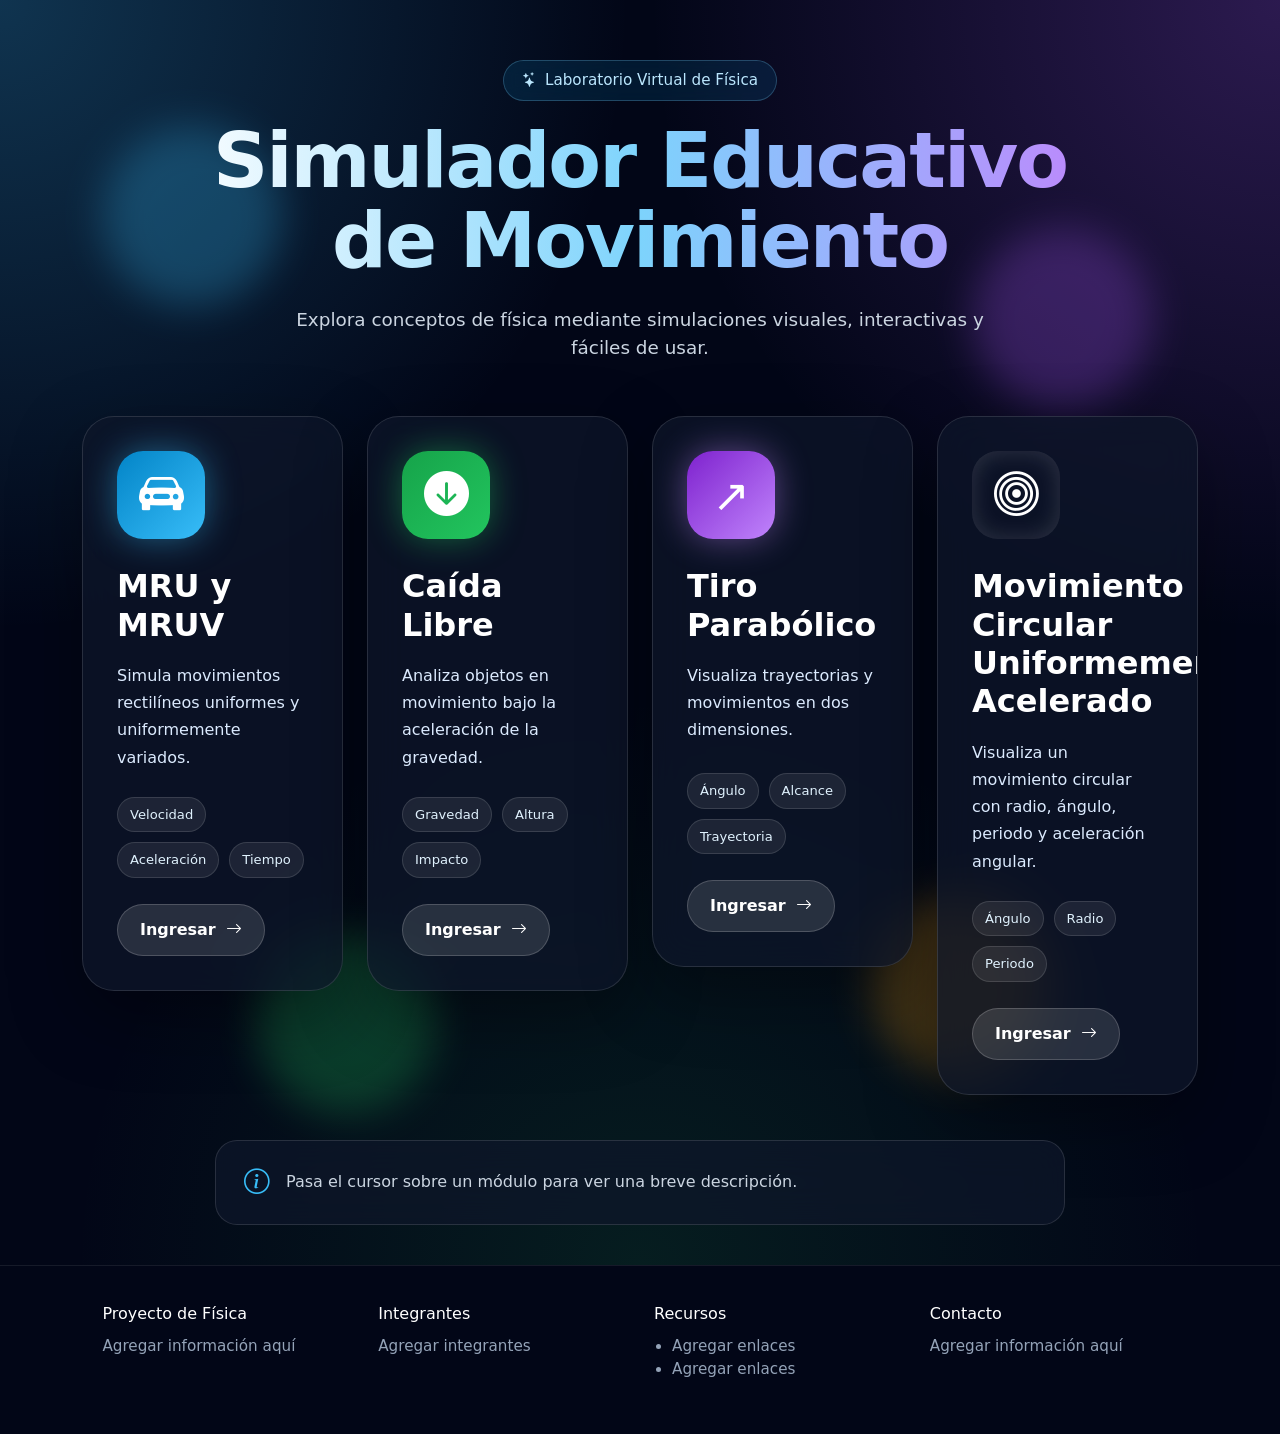
==== Index.html @ 29c40578 "Rename IndexMenu.html to Index.html" ====
<!DOCTYPE html>
<html lang="es">
<head>
    <meta charset="UTF-8">
    <meta name="viewport" content="width=device-width, initial-scale=1.0">
    <title>Simulador Educativo de Física</title>

    <!-- Bootstrap 5 -->
    <link href="https://cdn.jsdelivr.net/npm/bootstrap@5.3.3/dist/css/bootstrap.min.css" rel="stylesheet">
    
    <!-- Bootstrap Icons -->
    <link href="https://cdn.jsdelivr.net/npm/bootstrap-icons@1.11.3/font/bootstrap-icons.css" rel="stylesheet">
    
    <!-- CSS personalizado -->
    <link rel="stylesheet" href="EstiloMenu.css">
</head>
<body>

    <!-- Inicio del menú principal -->
    <main class="menu-principal">

        <!-- Fondo decorativo -->
        <div class="fondo-animado">
            <span></span>
            <span></span>
            <span></span>
            <span></span>
        </div>

        <!-- Header principal -->
        <header class="container text-center encabezado-menu">
            <p class="etiqueta-superior">
                <i class="bi bi-stars"></i>
                Laboratorio Virtual de Física
            </p>

            <h1>Simulador Educativo de Movimiento</h1>

            <p class="subtitulo">
                Explora conceptos de física mediante simulaciones visuales, interactivas y fáciles de usar.
            </p>
        </header>

        <!-- Contenedor de cards -->
        <section class="container contenedor-cards">

            <div class="row g-4 justify-content-center">

                <!-- Inicio Card 1 -->
                <article class="col-12 col-md-6 col-lg-3">
                    <div class="card-simulador card-mru" data-modulo="MRU y MRUV">
                        <div class="icono-card">
                            <i class="bi bi-car-front-fill"></i>
                        </div>

                        <h2>MRU y MRUV</h2>

                        <p>
                            Simula movimientos rectilíneos uniformes y uniformemente variados.
                        </p>

                        <div class="datos-card">
                            <span>Velocidad</span>
                            <span>Aceleración</span>
                            <span>Tiempo</span>
                        </div>

                        <a href="IndexMruMruv.html" class="btn-ingresar">
                            Ingresar
                            <i class="bi bi-arrow-right"></i>
                        </a>
                    </div>
                </article>
                <!-- Fin Card 1 -->

                <!-- Inicio Card 2 -->
               <article class="col-12 col-md-6 col-lg-3">
                    <div class="card-simulador card-caida" data-modulo="Caída Libre">
                        <div class="icono-card">
                            <i class="bi bi-arrow-down-circle-fill"></i>
                        </div>

                        <h2>Caída Libre</h2>

                        <p>
                            Analiza objetos en movimiento bajo la aceleración de la gravedad.
                        </p>

                        <div class="datos-card">
                            <span>Gravedad</span>
                            <span>Altura</span>
                            <span>Impacto</span>
                        </div>

                        <a href="IndexCaidaLibre.html" class="btn-ingresar">
                            Ingresar
                            <i class="bi bi-arrow-right"></i>
                        </a>
                    </div>
                </article>
                <!-- Fin Card 2 -->

                <!-- Inicio Card 3 -->
               <article class="col-12 col-md-6 col-lg-3">
                    <div class="card-simulador card-tiro" data-modulo="Tiro Parabólico">
                      <div class="icono-card icono-emoji">
    <span>↗️</span>
</div>

                        <h2>Tiro Parabólico</h2>

                        <p>
                            Visualiza trayectorias y movimientos en dos dimensiones.
                        </p>

                        <div class="datos-card">
                            <span>Ángulo</span>
                            <span>Alcance</span>
                            <span>Trayectoria</span>
                        </div>

                        <a href="IndexTiroParabolico.html" class="btn-ingresar">
                            Ingresar
                            <i class="bi bi-arrow-right"></i>
                        </a>
                    </div>
                </article>
                <!-- Fin Card 3 -->



<!-- Inicio Card 4 -->
<article class="col-12 col-md-6 col-lg-3">
    <div class="card-simulador card-mcuv" data-modulo="MCUV">
        <div class="icono-card">
            <i class="bi bi-bullseye"></i>
        </div>

        <h2>Movimiento Circular Uniformemente Acelerado</h2>

        <p>
            Visualiza un movimiento circular con radio, ángulo, periodo y aceleración angular.
        </p>

        <div class="datos-card">
            <span>Ángulo</span>
            <span>Radio</span>
            <span>Periodo</span>
        </div>

        <a href="IndexMcuv.html" class="btn-ingresar">
            Ingresar
            <i class="bi bi-arrow-right"></i>
        </a>
    </div>
</article>
<!-- Fin Card 4 -->









            </div>

        </section>

        <!-- Panel informativo dinámico -->
        <section class="container panel-info">
            <div class="info-activa">
                <i class="bi bi-info-circle"></i>
                <p id="textoModulo">
                    Pasa el cursor sobre un módulo para ver una breve descripción.
                </p>
            </div>
        </section>

    </main>
    <!-- Fin del menú principal -->

    <!-- Inicio del footer -->
    <footer class="footer-menu">
        <section>
            <h3>Proyecto de Física</h3>
            <p>Agregar información aquí</p>
        </section>

        <section>
            <h3>Integrantes</h3>
            <p>Agregar integrantes</p>
        </section>

        <section>
            <h3>Recursos</h3>
            <ul>
                <li><a href="#">Agregar enlaces</a></li>
                <li><a href="#">Agregar enlaces</a></li>
            </ul>
        </section>

        <section>
            <h3>Contacto</h3>
            <p>Agregar información aquí</p>
        </section>
    </footer>
    <!-- Fin del footer -->

    <!-- Bootstrap JS -->
    <script src="https://cdn.jsdelivr.net/npm/bootstrap@5.3.3/dist/js/bootstrap.bundle.min.js"></script>

    <!-- JS personalizado -->
    <script src="LogicaMenu.js"></script>
</body>
</html>
---- EstiloMenu.css ----
* {
    margin: 0;
    padding: 0;
    box-sizing: border-box;
}

body {
    font-family: system-ui, -apple-system, BlinkMacSystemFont, "Segoe UI", sans-serif;
    background: #020617;
    color: #ffffff;
    overflow-x: hidden;
}

/* Fondo general */
.menu-principal {
    min-height: 100vh;
    position: relative;
    padding: 60px 0 40px;
    background:
        radial-gradient(circle at top left, rgba(56, 189, 248, 0.25), transparent 35%),
        radial-gradient(circle at top right, rgba(168, 85, 247, 0.25), transparent 35%),
        radial-gradient(circle at bottom, rgba(34, 197, 94, 0.12), transparent 40%),
        #020617;
    overflow: hidden;
}

/* Fondo animado */
.fondo-animado {
    position: absolute;
    inset: 0;
    pointer-events: none;
    overflow: hidden;
}

.fondo-animado span {
    position: absolute;
    width: 180px;
    height: 180px;
    border-radius: 50%;
    filter: blur(20px);
    opacity: 0.25;
    animation: flotar 12s infinite alternate ease-in-out;
}

.fondo-animado span:nth-child(1) {
    background: #38bdf8;
    top: 10%;
    left: 8%;
}

.fondo-animado span:nth-child(2) {
    background: #a855f7;
    top: 18%;
    right: 10%;
    animation-delay: 2s;
}

.fondo-animado span:nth-child(3) {
    background: #22c55e;
    bottom: 12%;
    left: 20%;
    animation-delay: 4s;
}

.fondo-animado span:nth-child(4) {
    background: #f59e0b;
    bottom: 15%;
    right: 18%;
    animation-delay: 6s;
}

@keyframes flotar {
    from {
        transform: translateY(0) scale(1);
    }

    to {
        transform: translateY(-45px) scale(1.15);
    }
}

/* Header */
.encabezado-menu {
    position: relative;
    z-index: 2;
    margin-bottom: 55px;
}

.etiqueta-superior {
    display: inline-flex;
    align-items: center;
    gap: 8px;
    padding: 8px 18px;
    border-radius: 999px;
    color: #bae6fd;
    background: rgba(14, 165, 233, 0.12);
    border: 1px solid rgba(125, 211, 252, 0.25);
    backdrop-filter: blur(12px);
    font-size: 0.95rem;
    margin-bottom: 20px;
}

.encabezado-menu h1 {
    font-size: clamp(2.4rem, 6vw, 5rem);
    font-weight: 900;
    line-height: 1.05;
    letter-spacing: -2px;
    max-width: 950px;
    margin: 0 auto;
    background: linear-gradient(90deg, #ffffff, #7dd3fc, #c084fc);
    -webkit-background-clip: text;
    -webkit-text-fill-color: transparent;
}

.subtitulo {
    max-width: 700px;
    margin: 24px auto 0;
    color: #cbd5e1;
    font-size: 1.15rem;
}

/* Cards */
.contenedor-cards {
    position: relative;
    z-index: 2;
}

.card-simulador {
    position: relative;
    min-height: 430px;
    padding: 34px;
    border-radius: 32px;
    overflow: hidden;
    cursor: pointer;
    background: rgba(15, 23, 42, 0.72);
    border: 1px solid rgba(255, 255, 255, 0.12);
    box-shadow: 0 25px 70px rgba(0, 0, 0, 0.35);
    backdrop-filter: blur(18px);
    transition: transform 0.35s ease, box-shadow 0.35s ease, border 0.35s ease;
}

.card-simulador::before {
    content: "";
    position: absolute;
    inset: -2px;
    opacity: 0;
    transition: opacity 0.35s ease;
    z-index: -1;
}

.card-simulador:hover {
    transform: translateY(-16px) scale(1.02);
    border-color: rgba(255, 255, 255, 0.35);
    box-shadow: 0 35px 90px rgba(0, 0, 0, 0.6);
}

.card-simulador:hover::before {
    opacity: 1;
}

.card-mru::before {
    background: linear-gradient(135deg, rgba(56, 189, 248, 0.7), rgba(59, 130, 246, 0.2));
}

.card-caida::before {
    background: linear-gradient(135deg, rgba(34, 197, 94, 0.7), rgba(16, 185, 129, 0.2));
}

.card-tiro::before {
    background: linear-gradient(135deg, rgba(168, 85, 247, 0.7), rgba(236, 72, 153, 0.2));
}

.icono-card {
    width: 88px;
    height: 88px;
    border-radius: 26px;
    display: grid;
    place-items: center;
    margin-bottom: 28px;
    font-size: 2.8rem;
    color: white;
    box-shadow: inset 0 0 25px rgba(255, 255, 255, 0.15);
}

.card-mru .icono-card {
    background: linear-gradient(135deg, #0284c7, #38bdf8);
    box-shadow: 0 0 35px rgba(56, 189, 248, 0.45);
}

.card-caida .icono-card {
    background: linear-gradient(135deg, #16a34a, #22c55e);
    box-shadow: 0 0 35px rgba(34, 197, 94, 0.45);
}

.card-tiro .icono-card {
    background: linear-gradient(135deg, #7e22ce, #c084fc);
    box-shadow: 0 0 35px rgba(192, 132, 252, 0.45);
}

.card-simulador h2 {
    font-size: 2rem;
    font-weight: 800;
    margin-bottom: 18px;
}

.card-simulador p {
    color: #dbeafe;
    line-height: 1.7;
    min-height: 85px;
}

.datos-card {
    display: flex;
    flex-wrap: wrap;
    gap: 10px;
    margin: 26px 0;
}

.datos-card span {
    padding: 7px 12px;
    font-size: 0.82rem;
    color: #e0f2fe;
    border-radius: 999px;
    background: rgba(255, 255, 255, 0.08);
    border: 1px solid rgba(255, 255, 255, 0.12);
}

/* Botón */
.btn-ingresar {
    display: inline-flex;
    align-items: center;
    gap: 10px;
    text-decoration: none;
    color: white;
    font-weight: 700;
    padding: 13px 22px;
    border-radius: 999px;
    background: rgba(255, 255, 255, 0.12);
    border: 1px solid rgba(255, 255, 255, 0.18);
    transition: all 0.3s ease;
}

.btn-ingresar:hover {
    color: white;
    transform: translateX(6px);
    background: rgba(255, 255, 255, 0.22);
}

/* Panel informativo */
.panel-info {
    position: relative;
    z-index: 2;
    margin-top: 45px;
}

.info-activa {
    max-width: 850px;
    margin: 0 auto;
    padding: 22px 28px;
    border-radius: 22px;
    display: flex;
    align-items: center;
    gap: 16px;
    background: rgba(15, 23, 42, 0.72);
    border: 1px solid rgba(255, 255, 255, 0.12);
    backdrop-filter: blur(18px);
    color: #cbd5e1;
}

.info-activa i {
    font-size: 1.6rem;
    color: #38bdf8;
}

.info-activa p {
    margin: 0;
}

/* Footer */
.footer-menu {
    background: #020617;
    border-top: 1px solid rgba(255, 255, 255, 0.08);
    padding: 38px 8%;
    display: grid;
    grid-template-columns: repeat(4, 1fr);
    gap: 28px;
}

.footer-menu h3 {
    font-size: 1rem;
    color: #ffffff;
    margin-bottom: 12px;
}

.footer-menu p,
.footer-menu a,
.footer-menu li {
    color: #94a3b8;
    font-size: 0.95rem;
}

.footer-menu ul {
    padding-left: 18px;
}

.footer-menu a {
    text-decoration: none;
}

.footer-menu a:hover {
    color: #38bdf8;
}

/* Animación de entrada */
.card-simulador {
    opacity: 0;
    transform: translateY(35px);
}

.card-simulador.visible {
    opacity: 1;
    transform: translateY(0);
}

/* Responsive */
@media (max-width: 992px) {
    .footer-menu {
        grid-template-columns: repeat(2, 1fr);
    }

    .card-simulador {
        min-height: 390px;
    }
}

@media (max-width: 576px) {
    .menu-principal {
        padding: 40px 0 30px;
    }

    .encabezado-menu {
        margin-bottom: 35px;
    }

    .subtitulo {
        font-size: 1rem;
    }

    .card-simulador {
        padding: 28px;
        border-radius: 26px;
    }

    .footer-menu {
        grid-template-columns: 1fr;
    }

    .info-activa {
        align-items: flex-start;
    }
}
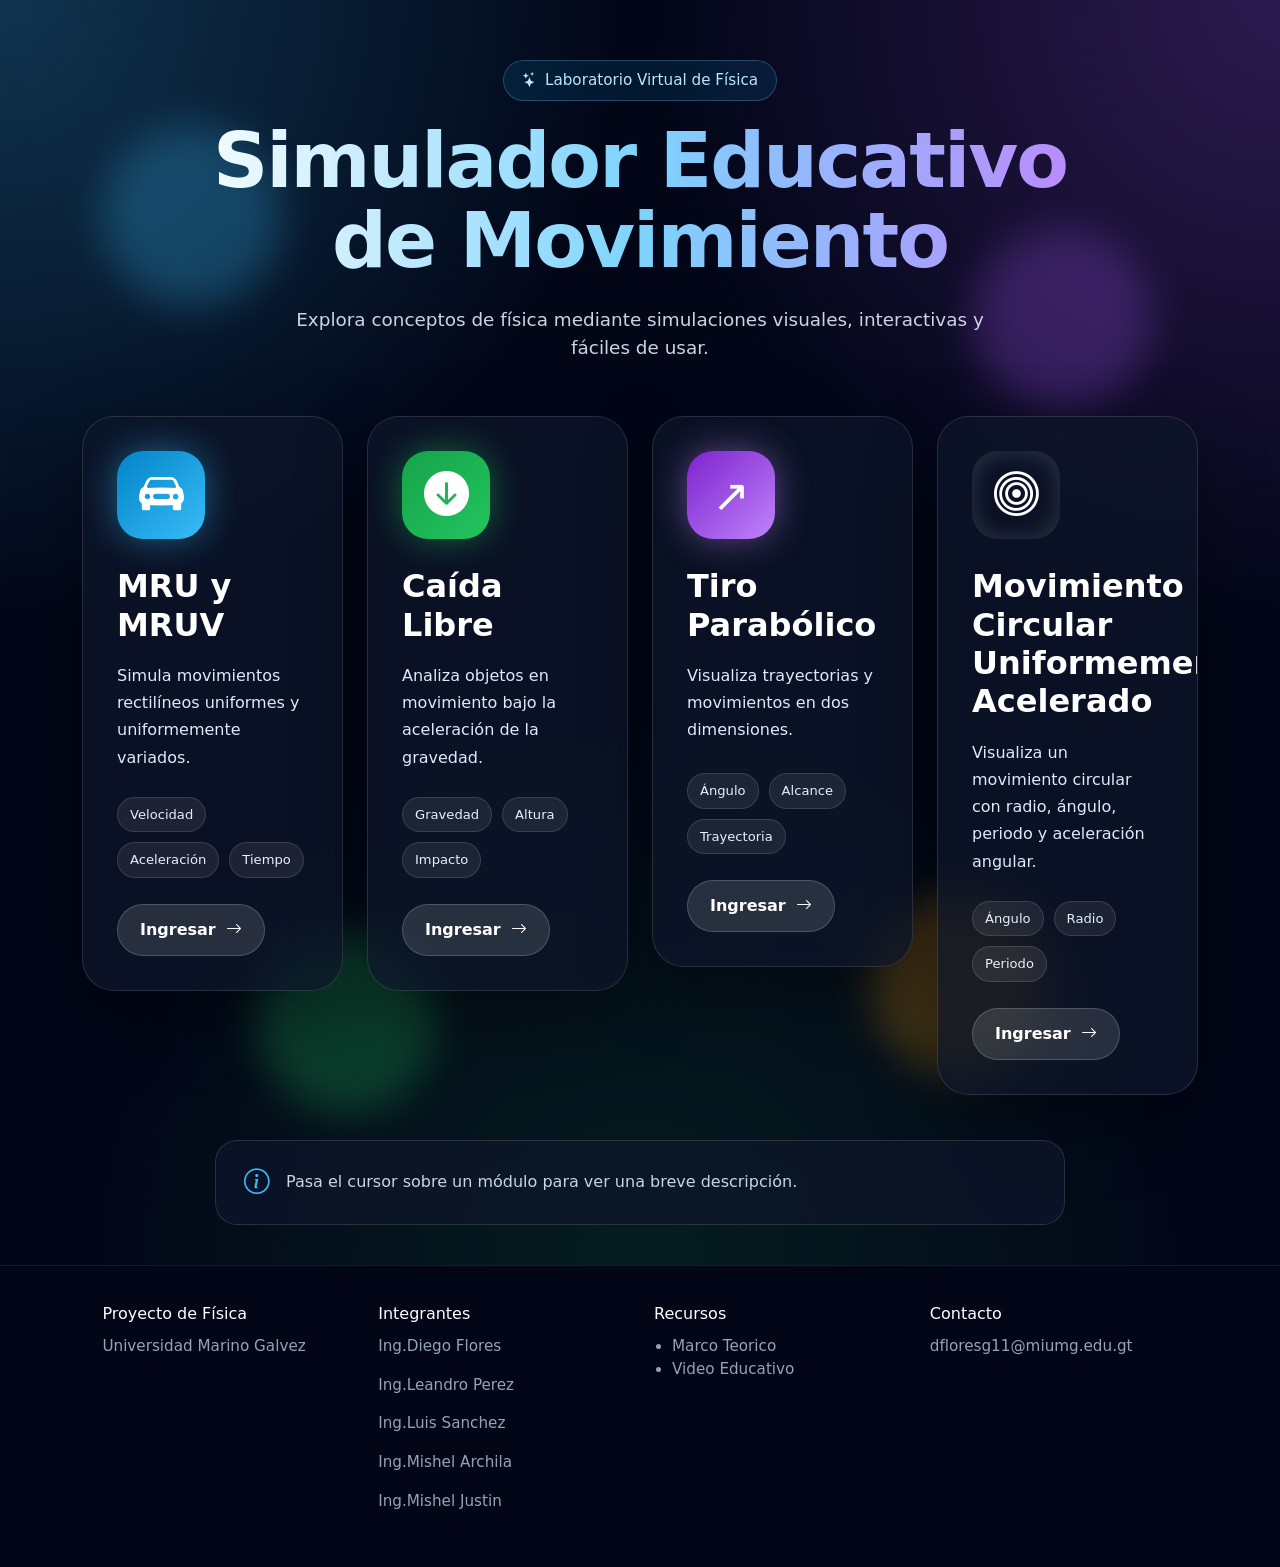
==== commit c776a21f: "Update Index.html Arreglo en footer" ====
--- a/Index.html
+++ b/Index.html
@@ -185,25 +185,29 @@
     <footer class="footer-menu">
         <section>
             <h3>Proyecto de Física</h3>
-            <p>Agregar información aquí</p>
+            <p>Universidad Marino Galvez</p>
         </section>
 
         <section>
             <h3>Integrantes</h3>
-            <p>Agregar integrantes</p>
+            <p>Ing.Diego Flores</p>
+             <p>Ing.Leandro Perez</p>
+             <p>Ing.Luis Sanchez</p>
+             <p>Ing.Mishel Archila</p>
+            <p>Ing.Mishel Justin</p>
         </section>
 
         <section>
             <h3>Recursos</h3>
             <ul>
-                <li><a href="#">Agregar enlaces</a></li>
-                <li><a href="#">Agregar enlaces</a></li>
+                <li><a href="https://docs.google.com/document/d/1FLEkvgBgNssMAfsetyEtAFVGvpgEd_kVyvszD_BIunQ/edit?usp=sharing">Marco Teorico</a></li>
+                <li><a href="https://www.youtube.com/watch?v=5oYtwBkKBSs">Video Educativo</a></li>
             </ul>
         </section>
 
         <section>
             <h3>Contacto</h3>
-            <p>Agregar información aquí</p>
+            <p>dfloresg11@miumg.edu.gt</p>
         </section>
     </footer>
     <!-- Fin del footer -->
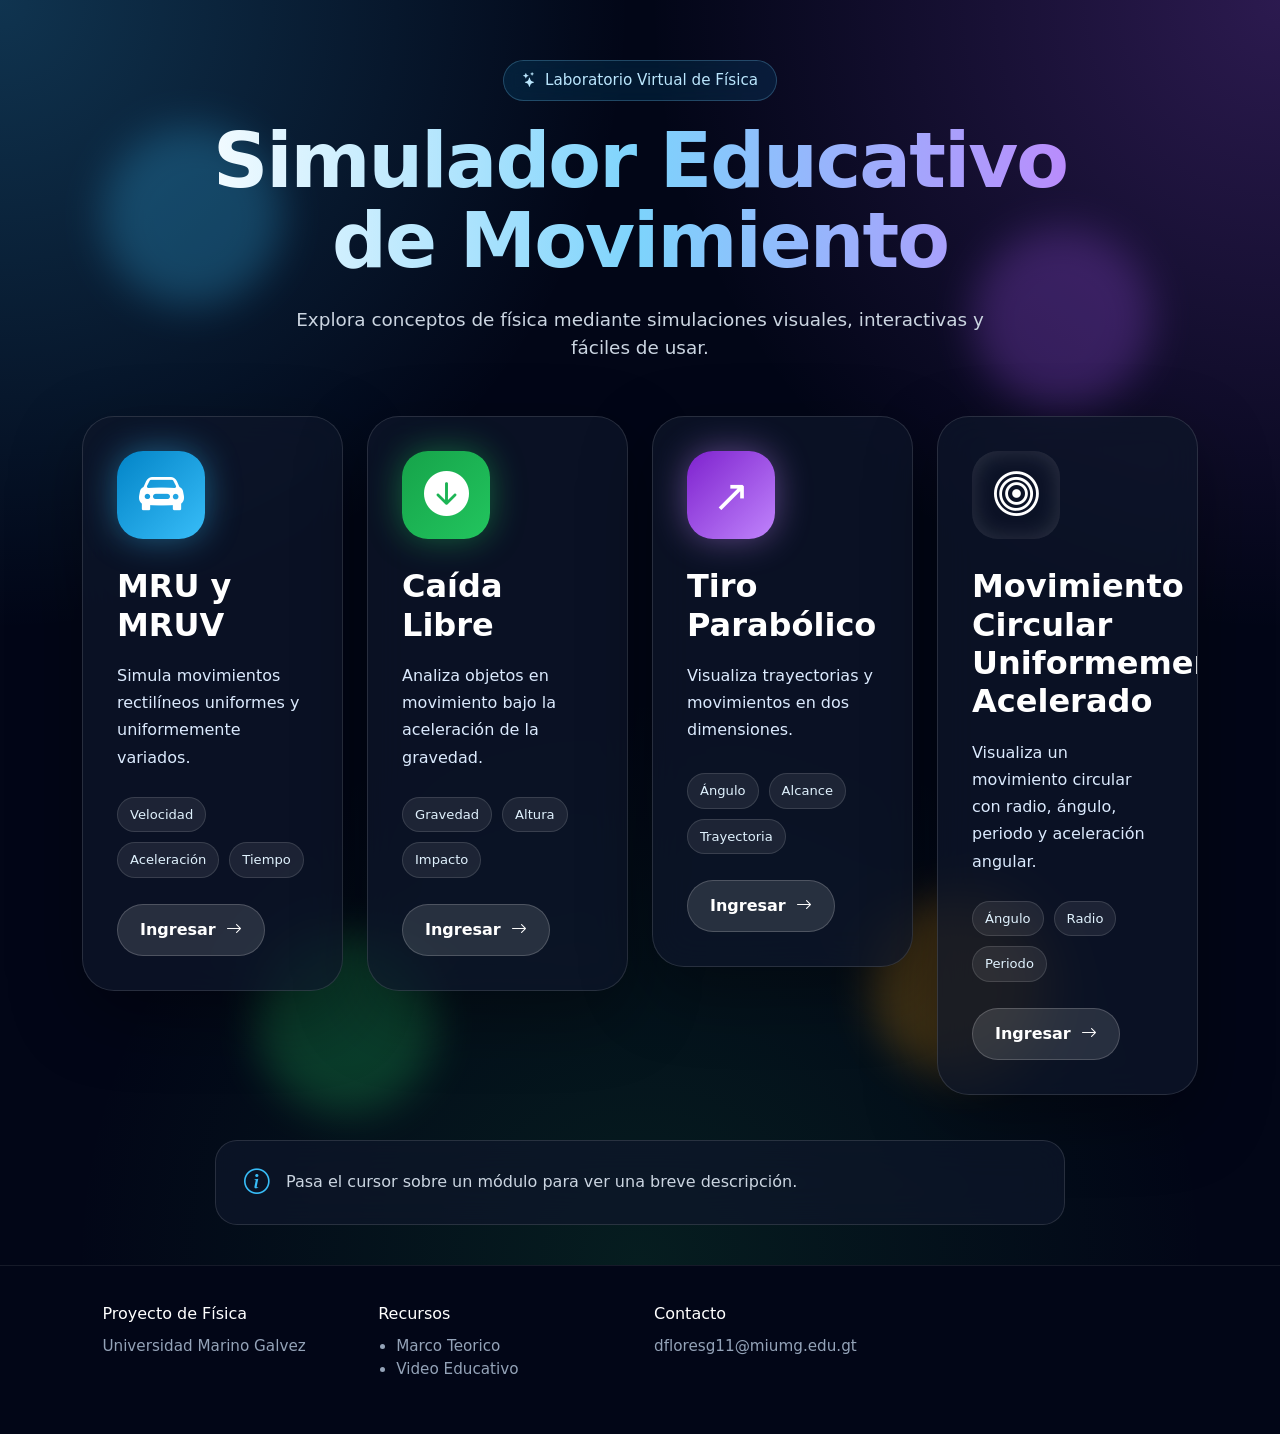
==== commit 3f921d09: "Update Index.html" ====
--- a/Index.html
+++ b/Index.html
@@ -188,14 +188,7 @@
             <p>Universidad Marino Galvez</p>
         </section>
 
-        <section>
-            <h3>Integrantes</h3>
-            <p>Ing.Diego Flores</p>
-             <p>Ing.Leandro Perez</p>
-             <p>Ing.Luis Sanchez</p>
-             <p>Ing.Mishel Archila</p>
-            <p>Ing.Mishel Justin</p>
-        </section>
+       
 
         <section>
             <h3>Recursos</h3>
